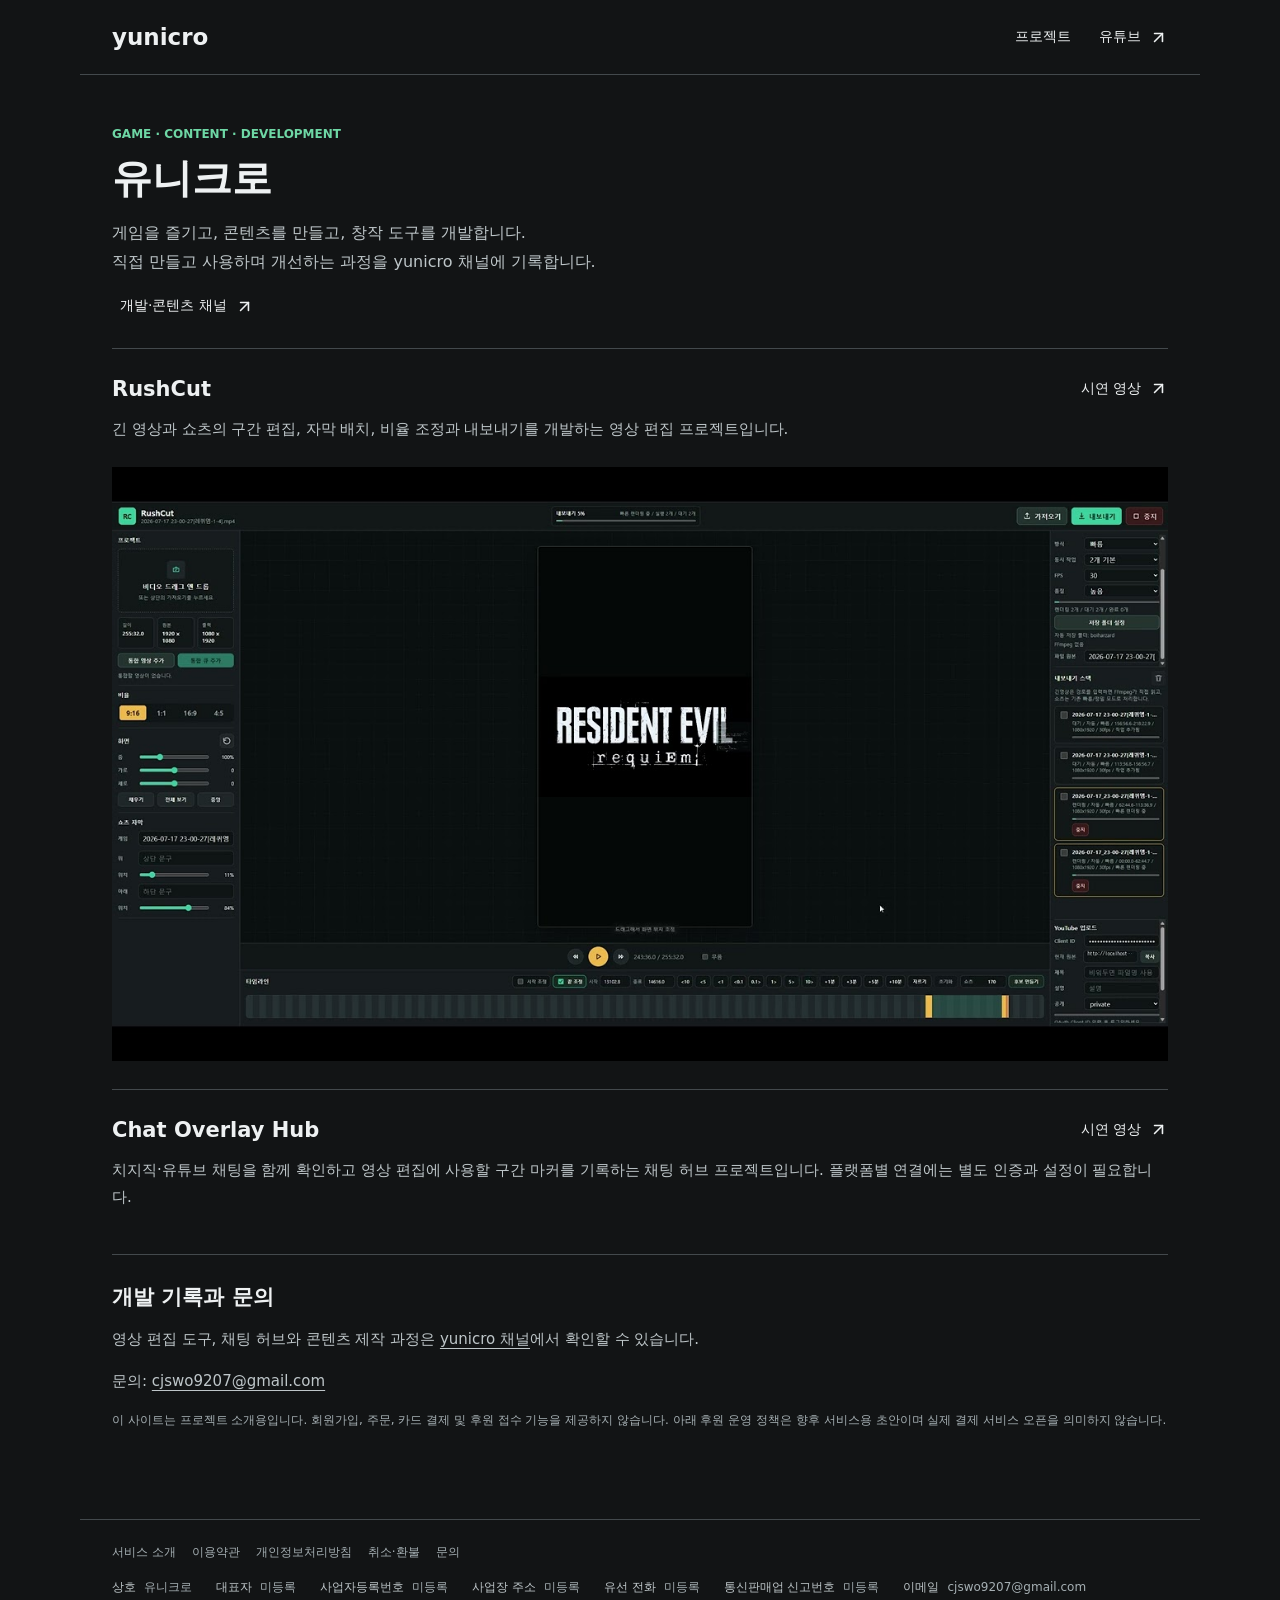
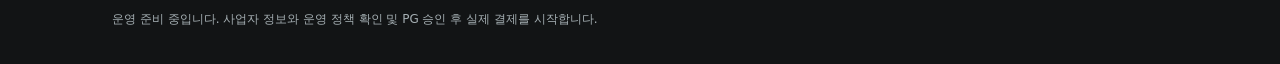
==== index.html @ 1f716d19 "Publish yunicro project introduction and policy drafts" ====
<!doctype html>
<html lang="ko"><head><meta charset="utf-8"><meta name="viewport" content="width=device-width,initial-scale=1"><meta name="description" content="유니크로의 게임·개발 콘텐츠, RushCut 영상 편집 도구와 실시간 채팅 허브 개발 기록"><title>유니크로 | yunicro</title><link rel="stylesheet" href="/style.css"><link rel="stylesheet" href="/site.css"><script src="/lucide.js" defer></script><script src="/site.js" defer></script></head>
<body><header><a class="brand" href="/">yunicro</a><nav class="site-nav"><a href="/service/">프로젝트</a><a class="channel" href="https://www.youtube.com/@yunicro" target="_blank" rel="noopener"><i data-lucide="youtube"></i>유튜브<i data-lucide="arrow-up-right"></i></a></nav></header>
<main class="site-main"><section class="site-intro"><p class="eyebrow">GAME · CONTENT · DEVELOPMENT</p><h1>유니크로</h1><p class="intro">게임을 즐기고, 콘텐츠를 만들고, 창작 도구를 개발합니다.<br>직접 만들고 사용하며 개선하는 과정을 yunicro 채널에 기록합니다.</p><a class="channel" href="https://www.youtube.com/@yunicro" target="_blank" rel="noopener"><i data-lucide="youtube"></i>개발·콘텐츠 채널<i data-lucide="arrow-up-right"></i></a></section>
<section class="project-section"><div class="project-title"><h2>RushCut</h2><a class="channel" href="https://www.youtube.com/watch?v=TDIO7dIebls" target="_blank" rel="noopener">시연 영상<i data-lucide="arrow-up-right"></i></a></div><p>긴 영상과 쇼츠의 구간 편집, 자막 배치, 비율 조정과 내보내기를 개발하는 영상 편집 프로젝트입니다.</p><a href="https://www.youtube.com/watch?v=TDIO7dIebls" target="_blank" rel="noopener"><img class="project-image" src="/assets/rushcut.jpg" width="1280" height="720" alt="RushCut의 영상 미리보기, 편집 설정과 작업 목록 화면"></a></section>
<section class="project-section"><div class="project-title"><h2>Chat Overlay Hub</h2><a class="channel" href="https://youtu.be/k6y-daz7nAs" target="_blank" rel="noopener">시연 영상<i data-lucide="arrow-up-right"></i></a></div><p>치지직·유튜브 채팅을 함께 확인하고 영상 편집에 사용할 구간 마커를 기록하는 채팅 허브 프로젝트입니다. 플랫폼별 연결에는 별도 인증과 설정이 필요합니다.</p></section>
<section class="project-section"><h2>개발 기록과 문의</h2><p>영상 편집 도구, 채팅 허브와 콘텐츠 제작 과정은 <a href="https://www.youtube.com/@yunicro" target="_blank" rel="noopener">yunicro 채널</a>에서 확인할 수 있습니다.</p><p>문의: <a href="mailto:cjswo9207@gmail.com">cjswo9207@gmail.com</a></p><p class="detail">이 사이트는 프로젝트 소개용입니다. 회원가입, 주문, 카드 결제 및 후원 접수 기능을 제공하지 않습니다. 아래 후원 운영 정책은 향후 서비스용 초안이며 실제 결제 서비스 오픈을 의미하지 않습니다.</p></section></main><footer class="business-footer"><nav aria-label="운영 정책"><a href="/service">서비스 소개</a><a href="/terms">이용약관</a><a href="/privacy">개인정보처리방침</a><a href="/refund">취소·환불</a><a href="mailto:cjswo9207@gmail.com">문의</a></nav><dl><div><dt>상호</dt><dd>유니크로</dd></div><div><dt>대표자</dt><dd>미등록</dd></div><div><dt>사업자등록번호</dt><dd>미등록</dd></div><div><dt>사업장 주소</dt><dd>미등록</dd></div><div><dt>유선 전화</dt><dd>미등록</dd></div><div><dt>통신판매업 신고번호</dt><dd>미등록</dd></div><div><dt>이메일</dt><dd>cjswo9207@gmail.com</dd></div></dl><p class="detail">운영 준비 중입니다. 사업자 정보와 운영 정책 확인 및 PG 승인 후 실제 결제를 시작합니다.</p></footer></body></html>
---- style.css ----
:root {
  color-scheme: dark;
  font-family: "Malgun Gothic", system-ui, sans-serif;
  font-size: 15px;
  letter-spacing: 0;
  --page: #121415;
  --surface: #1c1f20;
  --input: #151718;
  --disabled: #242829;
  --text: #eef1f2;
  --subtle: #bec6c9;
  --muted: #a5afb3;
  --border: #43494c;
  --green: #6ed7a5;
  --green-soft: #243c30;
  --action: #46cc91;
  --action-text: #10251b;
  --tag-bg: #362b40;
  --tag-text: #debfed;
  --danger: #ff9fae;
  --danger-bg: #432a31;
  color: var(--text);
  background: var(--page);
  scrollbar-color: #596266 var(--input);
}

* { box-sizing: border-box; }
body { margin: 0; }
a { color: inherit; text-underline-offset: 4px; }
button, input, textarea { font: inherit; letter-spacing: 0; }
button { color: var(--text); cursor: pointer; }
button, a, input, textarea { outline-offset: 4px; }
:focus-visible { outline: 2px solid var(--green); }
::selection { background: var(--green); color: var(--action-text); }
button:disabled { cursor: not-allowed; opacity: .65; }
button:hover:not(:disabled) { filter: brightness(1.12); }
svg { width: 19px; height: 19px; flex-shrink: 0; }

header, footer {
  max-width: 1120px;
  margin: auto;
  display: flex;
  align-items: center;
  gap: 24px;
  padding: 24px 32px;
}
header { border-bottom: 1px solid var(--border); justify-content: space-between; }
.brand { font-size: 23px; font-weight: 750; text-decoration: none; }
.channel { display: flex; align-items: center; gap: 8px; font-size: 14px; text-decoration: none; }
.support-layout {
  max-width: 1120px;
  margin: auto;
  padding: 60px 32px 48px;
  display: grid;
  grid-template-columns: minmax(0, 1.25fr) minmax(340px, 1fr);
  gap: 64px;
}
.eyebrow { font-size: 12px; color: var(--green); font-weight: 700; }
h1 { font-size: 40px; line-height: 1.25; margin: 16px 0 20px; overflow-wrap: anywhere; }
h2 { font-size: 21px; margin: 0; }
.intro { font-size: 16px; color: var(--subtle); line-height: 1.8; margin: 0 0 32px; }
.work { display: block; text-decoration: none; }
.work img { display: block; width: 100%; height: auto; aspect-ratio: 16/9; object-fit: contain; background: var(--input); border-radius: 6px; }
.work span { display: flex; align-items: center; justify-content: space-between; gap: 12px; padding: 14px 0; font-size: 14px; font-weight: 600; }
.creator-note { font-size: 13px; color: var(--muted); }
.donation-panel { background: var(--surface); padding: 28px; border: 1px solid var(--border); border-radius: 8px; }
.section-head, .field-head { display: flex; justify-content: space-between; align-items: center; gap: 12px; }
.tag { font-size: 11px; padding: 5px 8px; background: var(--tag-bg); color: var(--tag-text); border-radius: 4px; white-space: nowrap; }
.notice { font-size: 13px; line-height: 1.7; padding: 12px 0; color: var(--muted); margin: 12px 0 16px; border-bottom: 1px solid var(--border); }
fieldset { border: 0; padding: 0; margin: 0 0 20px; }
legend, label { font-size: 13px; font-weight: 600; }
legend { padding: 0; margin-bottom: 10px; }
.amounts { display: grid; grid-template-columns: repeat(4, minmax(0, 1fr)); gap: 6px; margin-bottom: 10px; }
.amounts button { border: 1px solid var(--border); background: var(--input); min-height: 40px; border-radius: 4px; font-size: 13px; padding: 8px 2px; }
.amounts .selected { background: var(--green-soft); border-color: var(--green); color: var(--green); font-weight: 700; }
input[type=number], input[type=text], input[type=password], textarea {
  width: 100%;
  border: 1px solid var(--border);
  border-radius: 4px;
  background: var(--input);
  min-height: 44px;
  padding: 11px 12px;
  color: var(--text);
  caret-color: var(--green);
}
input::placeholder, textarea::placeholder { color: var(--muted); opacity: 1; }
input:disabled { background: var(--disabled); color: var(--muted); }
input:-webkit-autofill { -webkit-text-fill-color: var(--text); box-shadow: 0 0 0 1000px var(--input) inset; }
textarea { resize: vertical; max-height: 220px; min-height: 94px; line-height: 1.7; }
.input-suffix { display: block; position: relative; }
.input-suffix input { padding-right: 42px; text-align: right; }
.input-suffix span { position: absolute; right: 13px; top: 13px; color: var(--muted); }
.field-head { margin: 20px 0 9px; }
.check { display: flex; align-items: center; gap: 8px; font-weight: 400; line-height: 1.5; }
.check input { accent-color: var(--action); width: 16px; height: 16px; flex-shrink: 0; margin: 0; }
.muted { font-size: 12px; color: var(--muted); font-weight: 400; }
.payment-method { display: flex; align-items: center; gap: 10px; padding: 16px 0; border-bottom: 1px solid var(--border); font-size: 13px; }
.payment-method svg:last-child { margin-left: auto; color: var(--green); }
.consent { margin: 20px 0; font-size: 12px; align-items: flex-start; }
.primary { display: flex; align-items: center; justify-content: center; gap: 8px; background: var(--action); color: var(--action-text); border: 0; border-radius: 4px; min-height: 48px; width: 100%; font-weight: 700; padding: 12px; }
.payment-note { display: flex; align-items: flex-start; justify-content: center; gap: 6px; font-size: 11px; color: var(--muted); line-height: 1.6; margin: 16px 0 0; }
.payment-note svg { width: 14px; height: 14px; }
.error { color: var(--danger); font-size: 13px; line-height: 1.7; }
.error:empty { display: none; }
footer { font-size: 12px; color: var(--muted); border-top: 1px solid var(--border); }
footer span { margin-right: auto; }
footer a { text-decoration: none; }

.simple-main { max-width: 720px; padding: 56px 32px; margin: auto; min-height: 65vh; }
.simple-main h1 { font-size: 30px; }
.simple-main p { line-height: 1.9; }
.result-symbol { color: var(--green); width: 44px; height: 44px; }
.result-amount { font-size: 28px; font-weight: 750; margin: 24px 0; }
.result-actions { display: flex; flex-wrap: wrap; gap: 12px; margin: 28px 0; }
.button { display: inline-flex; align-items: center; justify-content: center; gap: 8px; min-height: 42px; padding: 10px 16px; border: 1px solid var(--border); border-radius: 4px; background: var(--surface); text-decoration: none; }
.result-actions .primary { width: auto; }
.detail { font-size: 12px; color: var(--muted); overflow-wrap: anywhere; }
.privacy h2 { font-size: 17px; margin: 28px 0 8px; }
.privacy p, .privacy li { font-size: 14px; line-height: 1.9; }

.admin-main { max-width: 1120px; margin: auto; padding: 36px 32px; }
.login-form { max-width: 380px; margin: 50px auto; }
.login-form .primary { margin-top: 16px; }
.login-form label { display: block; margin: 16px 0 8px; }
.admin-head { display: flex; align-items: center; justify-content: space-between; gap: 20px; flex-wrap: wrap; }
.admin-head h1 { font-size: 27px; margin: 0; }
.tools { display: flex; gap: 8px; }
.icon-button { display: inline-flex; align-items: center; justify-content: center; min-width: 40px; height: 40px; background: var(--surface); border: 1px solid var(--border); border-radius: 4px; color: inherit; }
.stats { display: grid; grid-template-columns: repeat(3, minmax(0, 1fr)); gap: 24px; margin: 32px 0; border-block: 1px solid var(--border); padding: 24px 0; }
.stats span { color: var(--muted); font-size: 12px; display: block; }
.stats strong { font-size: 24px; display: block; margin-top: 8px; }
.config-info { background: var(--green-soft); border-left: 3px solid var(--green); padding: 12px 16px; line-height: 1.8; font-size: 13px; overflow-wrap: anywhere; }
.table-scroll { overflow: auto; max-height: 55vh; margin-top: 24px; }
table { border-collapse: collapse; width: 100%; min-width: 760px; font-size: 13px; }
th, td { text-align: left; padding: 14px 12px; border-bottom: 1px solid var(--border); vertical-align: top; }
th { position: sticky; top: 0; background: var(--surface); font-size: 12px; color: var(--subtle); z-index: 1; }
tbody tr:hover { background: var(--surface); }
td.message { max-width: 280px; overflow-wrap: anywhere; }
.status { font-size: 11px; display: inline-block; padding: 4px 6px; border-radius: 3px; background: var(--disabled); color: var(--subtle); white-space: nowrap; }
.status.paid { background: var(--green-soft); color: var(--green); }
.status.failed { background: var(--danger-bg); color: var(--danger); }
.pagination { display: flex; justify-content: flex-end; align-items: center; gap: 16px; margin-top: 20px; }
.empty { padding: 40px; text-align: center; color: var(--muted); }
[hidden] { display: none !important; }
.service-heading { font-size: 18px; margin-top: 24px; }
.service-summary { font-size: 14px; color: var(--subtle); line-height: 1.8; }
.business-footer { display: block; }
.business-footer nav { display: flex; flex-wrap: wrap; gap: 16px; margin-bottom: 16px; }
.business-footer dl { display: flex; flex-wrap: wrap; gap: 8px 24px; line-height: 1.8; }
.business-footer dl div { display: flex; flex-wrap: wrap; gap: 8px; min-width: 0; }
.business-footer dt { color: var(--subtle); }
.business-footer dd { margin: 0; overflow-wrap: anywhere; }
.review-checklist { list-style: none; margin: 24px 0; padding: 0; }
.review-checklist li { padding: 8px 0; border-bottom: 1px solid var(--border); font-size: 13px; line-height: 1.7; }
.review-checklist .complete { color: var(--green); }
.amounts { grid-template-columns: repeat(2, minmax(0, 1fr)); }

@media (max-width: 800px) {
  .support-layout { gap: 28px; grid-template-columns: 1fr; padding-top: 32px; }
  .creator { max-width: 600px; }
  h1 { font-size: 32px; }
  .intro br { display: none; }
  .work { max-width: 500px; }
  .donation-panel { max-width: 600px; width: 100%; }
  header, footer { padding: 20px 24px; }
  .support-layout, .simple-main, .admin-main { padding-inline: 24px; }
  footer { flex-wrap: wrap; gap: 16px; }
  .stats { gap: 12px; }
  .stats strong { font-size: 20px; }
}
@media (max-width: 380px) {
  header, footer, .support-layout, .simple-main, .admin-main { padding-inline: 16px; }
  .donation-panel { padding: 20px; }
  .amounts button { font-size: 12px; }
  .stats { grid-template-columns: 1fr; gap: 16px; }
  .channel { font-size: 12px; }
  .brand { font-size: 20px; }
}
---- site.css ----
.site-main { max-width: 1120px; margin: auto; padding: 40px 32px 48px; }
.site-intro { padding: 0 0 32px; }
.site-intro h1 { margin: 12px 0 16px; }
.site-intro .intro { margin-bottom: 20px; }
.site-nav, .project-title { display: flex; align-items: center; justify-content: space-between; gap: 20px; }
.site-nav { font-size: 14px; }
.site-nav a { text-decoration: none; }
.project-section { padding: 28px 0; border-top: 1px solid var(--border); }
.project-section p { line-height: 1.8; color: var(--subtle); }
.project-section .detail { color: var(--muted); }
.project-image { display: block; width: 100%; height: auto; aspect-ratio: 16 / 9; object-fit: contain; margin-top: 24px; }
@media (max-width: 800px) { .site-main { padding: 28px 24px; } .site-nav { gap: 12px; } }
@media (max-width: 380px) { .site-main { padding-inline: 16px; } .site-nav { font-size: 12px; } }
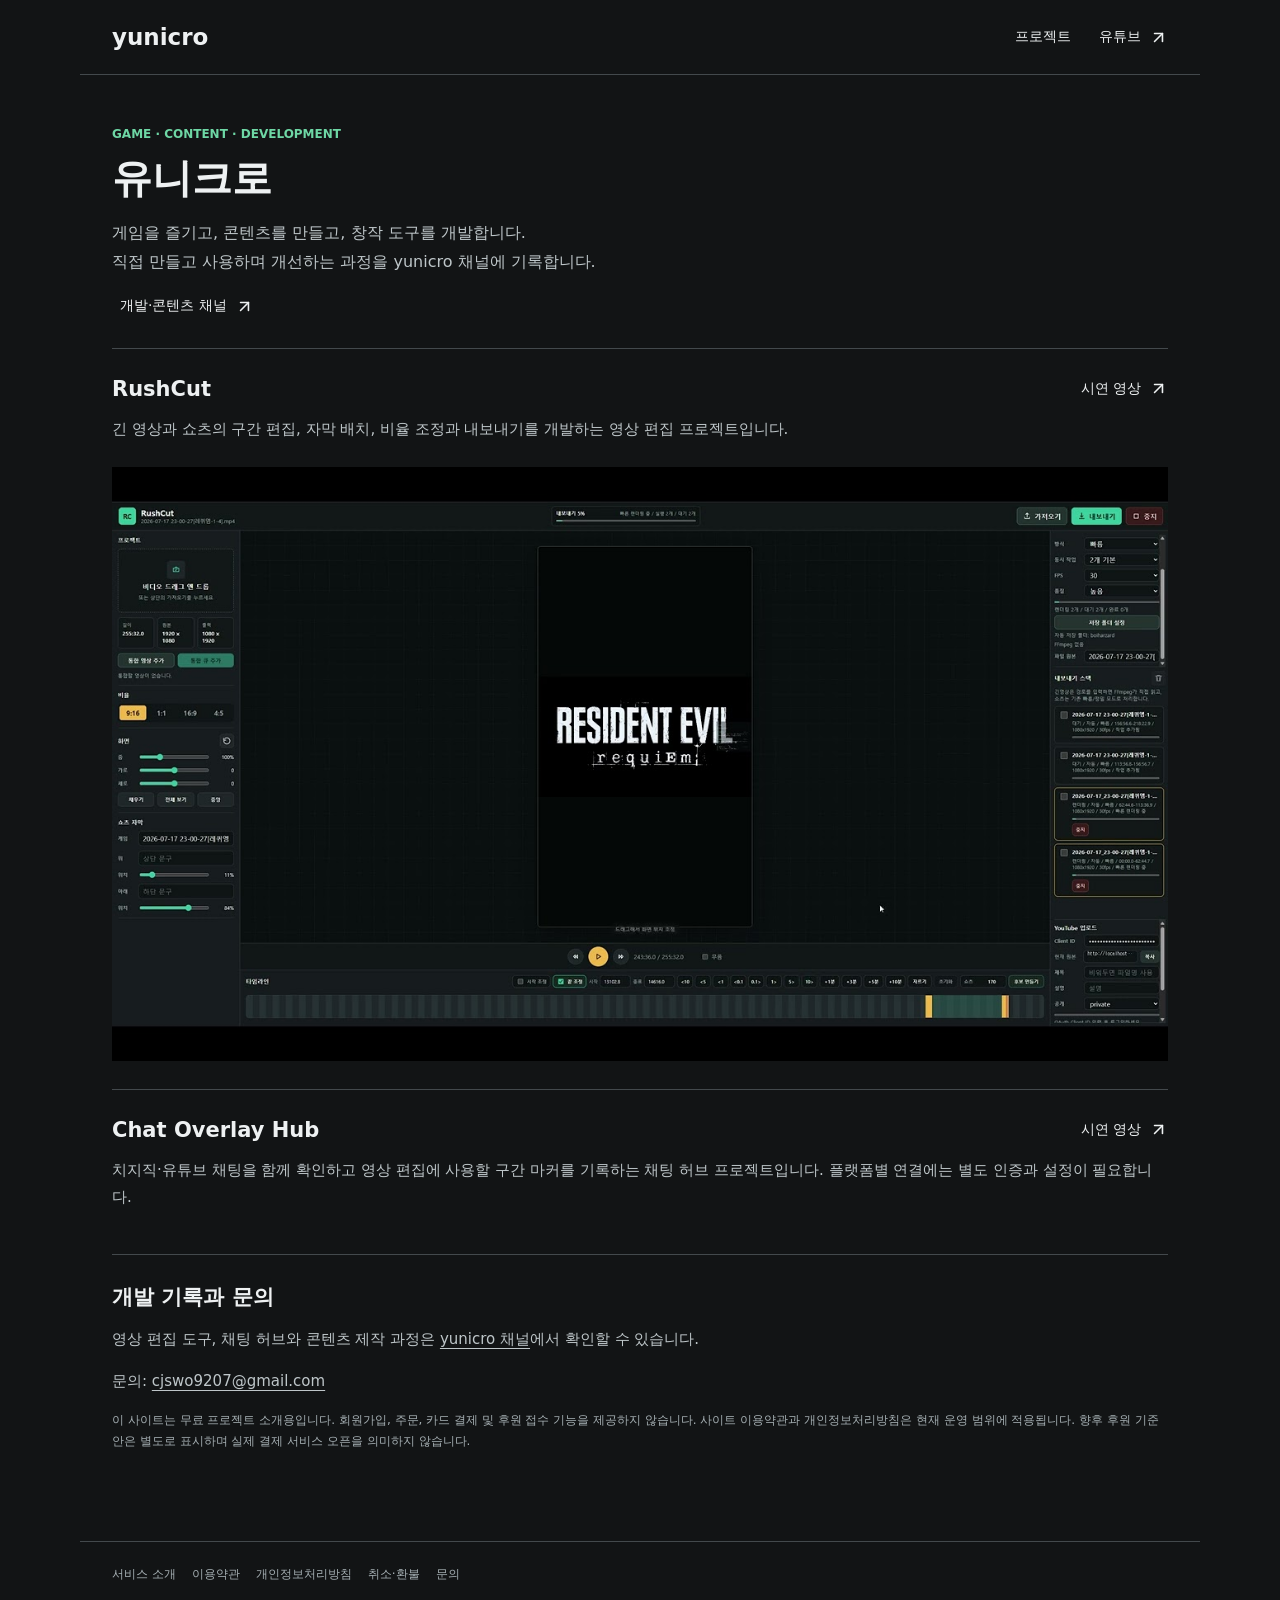
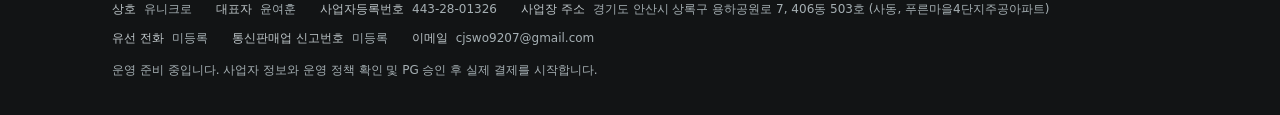
==== commit c01d6dda: "Add verified merchant fields and separate current site policies" ====
--- a/index.html
+++ b/index.html
@@ -4,4 +4,4 @@
 <main class="site-main"><section class="site-intro"><p class="eyebrow">GAME · CONTENT · DEVELOPMENT</p><h1>유니크로</h1><p class="intro">게임을 즐기고, 콘텐츠를 만들고, 창작 도구를 개발합니다.<br>직접 만들고 사용하며 개선하는 과정을 yunicro 채널에 기록합니다.</p><a class="channel" href="https://www.youtube.com/@yunicro" target="_blank" rel="noopener"><i data-lucide="youtube"></i>개발·콘텐츠 채널<i data-lucide="arrow-up-right"></i></a></section>
 <section class="project-section"><div class="project-title"><h2>RushCut</h2><a class="channel" href="https://www.youtube.com/watch?v=TDIO7dIebls" target="_blank" rel="noopener">시연 영상<i data-lucide="arrow-up-right"></i></a></div><p>긴 영상과 쇼츠의 구간 편집, 자막 배치, 비율 조정과 내보내기를 개발하는 영상 편집 프로젝트입니다.</p><a href="https://www.youtube.com/watch?v=TDIO7dIebls" target="_blank" rel="noopener"><img class="project-image" src="/assets/rushcut.jpg" width="1280" height="720" alt="RushCut의 영상 미리보기, 편집 설정과 작업 목록 화면"></a></section>
 <section class="project-section"><div class="project-title"><h2>Chat Overlay Hub</h2><a class="channel" href="https://youtu.be/k6y-daz7nAs" target="_blank" rel="noopener">시연 영상<i data-lucide="arrow-up-right"></i></a></div><p>치지직·유튜브 채팅을 함께 확인하고 영상 편집에 사용할 구간 마커를 기록하는 채팅 허브 프로젝트입니다. 플랫폼별 연결에는 별도 인증과 설정이 필요합니다.</p></section>
-<section class="project-section"><h2>개발 기록과 문의</h2><p>영상 편집 도구, 채팅 허브와 콘텐츠 제작 과정은 <a href="https://www.youtube.com/@yunicro" target="_blank" rel="noopener">yunicro 채널</a>에서 확인할 수 있습니다.</p><p>문의: <a href="mailto:cjswo9207@gmail.com">cjswo9207@gmail.com</a></p><p class="detail">이 사이트는 프로젝트 소개용입니다. 회원가입, 주문, 카드 결제 및 후원 접수 기능을 제공하지 않습니다. 아래 후원 운영 정책은 향후 서비스용 초안이며 실제 결제 서비스 오픈을 의미하지 않습니다.</p></section></main><footer class="business-footer"><nav aria-label="운영 정책"><a href="/service">서비스 소개</a><a href="/terms">이용약관</a><a href="/privacy">개인정보처리방침</a><a href="/refund">취소·환불</a><a href="mailto:cjswo9207@gmail.com">문의</a></nav><dl><div><dt>상호</dt><dd>유니크로</dd></div><div><dt>대표자</dt><dd>미등록</dd></div><div><dt>사업자등록번호</dt><dd>미등록</dd></div><div><dt>사업장 주소</dt><dd>미등록</dd></div><div><dt>유선 전화</dt><dd>미등록</dd></div><div><dt>통신판매업 신고번호</dt><dd>미등록</dd></div><div><dt>이메일</dt><dd>cjswo9207@gmail.com</dd></div></dl><p class="detail">운영 준비 중입니다. 사업자 정보와 운영 정책 확인 및 PG 승인 후 실제 결제를 시작합니다.</p></footer></body></html>
+<section class="project-section"><h2>개발 기록과 문의</h2><p>영상 편집 도구, 채팅 허브와 콘텐츠 제작 과정은 <a href="https://www.youtube.com/@yunicro" target="_blank" rel="noopener">yunicro 채널</a>에서 확인할 수 있습니다.</p><p>문의: <a href="mailto:cjswo9207@gmail.com">cjswo9207@gmail.com</a></p><p class="detail">이 사이트는 무료 프로젝트 소개용입니다. 회원가입, 주문, 카드 결제 및 후원 접수 기능을 제공하지 않습니다. 사이트 이용약관과 개인정보처리방침은 현재 운영 범위에 적용됩니다. 향후 후원 기준안은 별도로 표시하며 실제 결제 서비스 오픈을 의미하지 않습니다.</p></section></main><footer class="business-footer"><nav aria-label="운영 정책"><a href="/service">서비스 소개</a><a href="/terms">이용약관</a><a href="/privacy">개인정보처리방침</a><a href="/refund">취소·환불</a><a href="mailto:cjswo9207@gmail.com">문의</a></nav><dl><div><dt>상호</dt><dd>유니크로</dd></div><div><dt>대표자</dt><dd>윤여훈</dd></div><div><dt>사업자등록번호</dt><dd>443-28-01326</dd></div><div><dt>사업장 주소</dt><dd>경기도 안산시 상록구 용하공원로 7, 406동 503호 (사동, 푸른마을4단지주공아파트)</dd></div><div><dt>유선 전화</dt><dd>미등록</dd></div><div><dt>통신판매업 신고번호</dt><dd>미등록</dd></div><div><dt>이메일</dt><dd>cjswo9207@gmail.com</dd></div></dl><p class="detail">운영 준비 중입니다. 사업자 정보와 운영 정책 확인 및 PG 승인 후 실제 결제를 시작합니다.</p></footer></body></html>
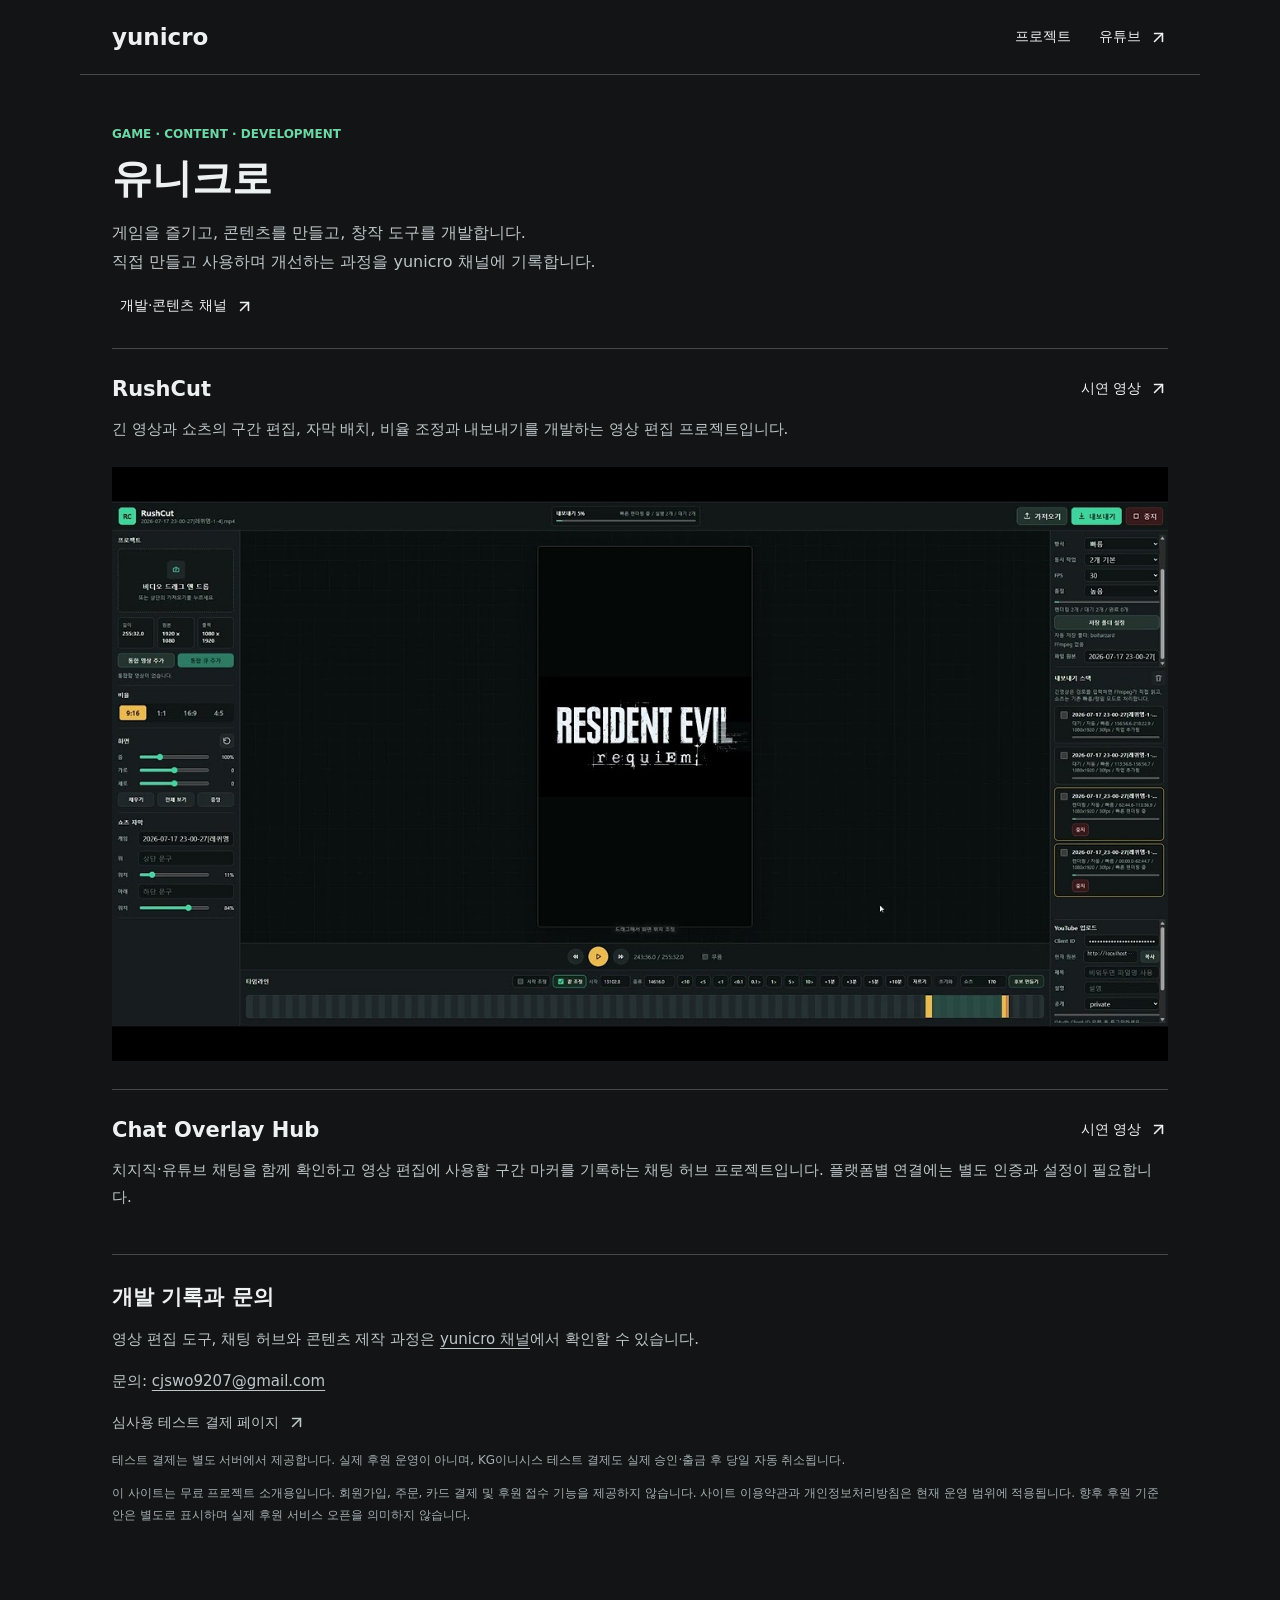
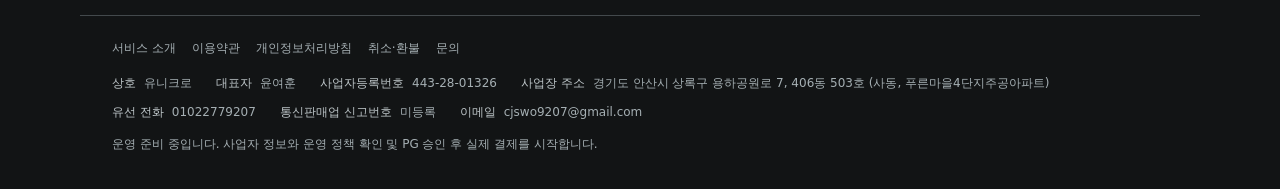
==== commit a6d387ce: "Link external test payment service from introduction site" ====
--- a/index.html
+++ b/index.html
@@ -4,4 +4,4 @@
 <main class="site-main"><section class="site-intro"><p class="eyebrow">GAME · CONTENT · DEVELOPMENT</p><h1>유니크로</h1><p class="intro">게임을 즐기고, 콘텐츠를 만들고, 창작 도구를 개발합니다.<br>직접 만들고 사용하며 개선하는 과정을 yunicro 채널에 기록합니다.</p><a class="channel" href="https://www.youtube.com/@yunicro" target="_blank" rel="noopener"><i data-lucide="youtube"></i>개발·콘텐츠 채널<i data-lucide="arrow-up-right"></i></a></section>
 <section class="project-section"><div class="project-title"><h2>RushCut</h2><a class="channel" href="https://www.youtube.com/watch?v=TDIO7dIebls" target="_blank" rel="noopener">시연 영상<i data-lucide="arrow-up-right"></i></a></div><p>긴 영상과 쇼츠의 구간 편집, 자막 배치, 비율 조정과 내보내기를 개발하는 영상 편집 프로젝트입니다.</p><a href="https://www.youtube.com/watch?v=TDIO7dIebls" target="_blank" rel="noopener"><img class="project-image" src="/assets/rushcut.jpg" width="1280" height="720" alt="RushCut의 영상 미리보기, 편집 설정과 작업 목록 화면"></a></section>
 <section class="project-section"><div class="project-title"><h2>Chat Overlay Hub</h2><a class="channel" href="https://youtu.be/k6y-daz7nAs" target="_blank" rel="noopener">시연 영상<i data-lucide="arrow-up-right"></i></a></div><p>치지직·유튜브 채팅을 함께 확인하고 영상 편집에 사용할 구간 마커를 기록하는 채팅 허브 프로젝트입니다. 플랫폼별 연결에는 별도 인증과 설정이 필요합니다.</p></section>
-<section class="project-section"><h2>개발 기록과 문의</h2><p>영상 편집 도구, 채팅 허브와 콘텐츠 제작 과정은 <a href="https://www.youtube.com/@yunicro" target="_blank" rel="noopener">yunicro 채널</a>에서 확인할 수 있습니다.</p><p>문의: <a href="mailto:cjswo9207@gmail.com">cjswo9207@gmail.com</a></p><p class="detail">이 사이트는 무료 프로젝트 소개용입니다. 회원가입, 주문, 카드 결제 및 후원 접수 기능을 제공하지 않습니다. 사이트 이용약관과 개인정보처리방침은 현재 운영 범위에 적용됩니다. 향후 후원 기준안은 별도로 표시하며 실제 결제 서비스 오픈을 의미하지 않습니다.</p></section></main><footer class="business-footer"><nav aria-label="운영 정책"><a href="/service">서비스 소개</a><a href="/terms">이용약관</a><a href="/privacy">개인정보처리방침</a><a href="/refund">취소·환불</a><a href="mailto:cjswo9207@gmail.com">문의</a></nav><dl><div><dt>상호</dt><dd>유니크로</dd></div><div><dt>대표자</dt><dd>윤여훈</dd></div><div><dt>사업자등록번호</dt><dd>443-28-01326</dd></div><div><dt>사업장 주소</dt><dd>경기도 안산시 상록구 용하공원로 7, 406동 503호 (사동, 푸른마을4단지주공아파트)</dd></div><div><dt>유선 전화</dt><dd>미등록</dd></div><div><dt>통신판매업 신고번호</dt><dd>미등록</dd></div><div><dt>이메일</dt><dd>cjswo9207@gmail.com</dd></div></dl><p class="detail">운영 준비 중입니다. 사업자 정보와 운영 정책 확인 및 PG 승인 후 실제 결제를 시작합니다.</p></footer></body></html>
+<section class="project-section"><h2>개발 기록과 문의</h2><p>영상 편집 도구, 채팅 허브와 콘텐츠 제작 과정은 <a href="https://www.youtube.com/@yunicro" target="_blank" rel="noopener">yunicro 채널</a>에서 확인할 수 있습니다.</p><p>문의: <a href="mailto:cjswo9207@gmail.com">cjswo9207@gmail.com</a></p><p><a class="channel" href="https://yunicro-support-test.onrender.com/" target="_blank" rel="noopener">심사용 테스트 결제 페이지<i data-lucide="arrow-up-right"></i></a></p><p class="detail">테스트 결제는 별도 서버에서 제공합니다. 실제 후원 운영이 아니며, KG이니시스 테스트 결제도 실제 승인·출금 후 당일 자동 취소됩니다.</p><p class="detail">이 사이트는 무료 프로젝트 소개용입니다. 회원가입, 주문, 카드 결제 및 후원 접수 기능을 제공하지 않습니다. 사이트 이용약관과 개인정보처리방침은 현재 운영 범위에 적용됩니다. 향후 후원 기준안은 별도로 표시하며 실제 후원 서비스 오픈을 의미하지 않습니다.</p></section></main><footer class="business-footer"><nav aria-label="운영 정책"><a href="/service">서비스 소개</a><a href="/terms">이용약관</a><a href="/privacy">개인정보처리방침</a><a href="/refund">취소·환불</a><a href="mailto:cjswo9207@gmail.com">문의</a></nav><dl><div><dt>상호</dt><dd>유니크로</dd></div><div><dt>대표자</dt><dd>윤여훈</dd></div><div><dt>사업자등록번호</dt><dd>443-28-01326</dd></div><div><dt>사업장 주소</dt><dd>경기도 안산시 상록구 용하공원로 7, 406동 503호 (사동, 푸른마을4단지주공아파트)</dd></div><div><dt>유선 전화</dt><dd>01022779207</dd></div><div><dt>통신판매업 신고번호</dt><dd>미등록</dd></div><div><dt>이메일</dt><dd>cjswo9207@gmail.com</dd></div></dl><p class="detail">운영 준비 중입니다. 사업자 정보와 운영 정책 확인 및 PG 승인 후 실제 결제를 시작합니다.</p></footer></body></html>
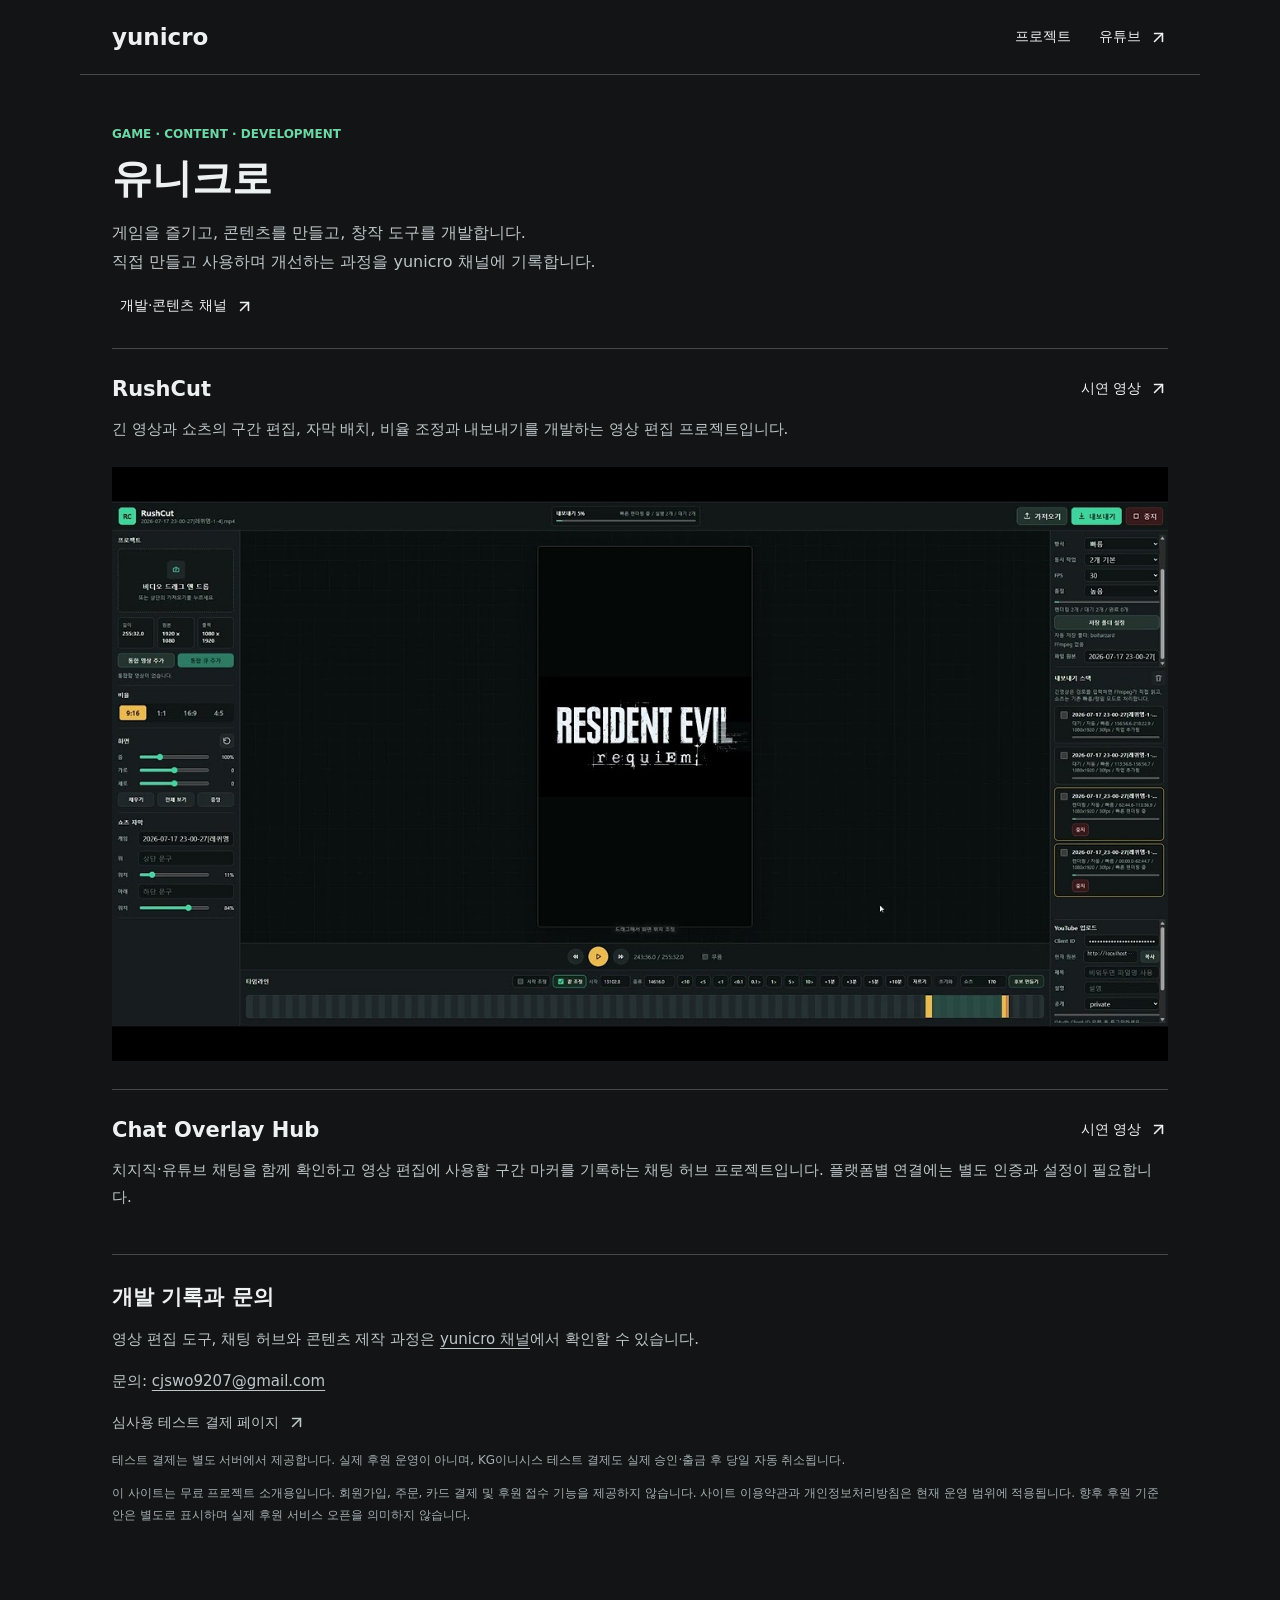
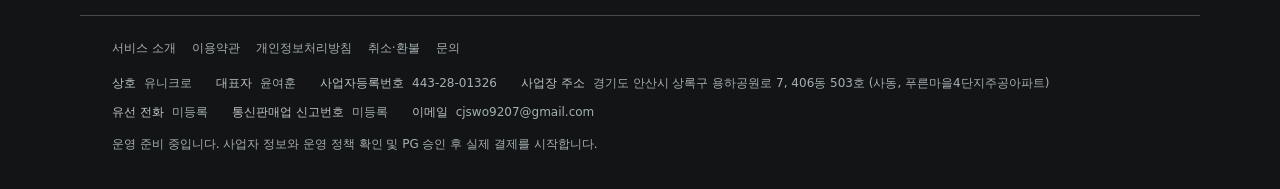
==== commit 383d89fc: "Keep public merchant phone limited to valid landline details" ====
--- a/index.html
+++ b/index.html
@@ -4,4 +4,4 @@
 <main class="site-main"><section class="site-intro"><p class="eyebrow">GAME · CONTENT · DEVELOPMENT</p><h1>유니크로</h1><p class="intro">게임을 즐기고, 콘텐츠를 만들고, 창작 도구를 개발합니다.<br>직접 만들고 사용하며 개선하는 과정을 yunicro 채널에 기록합니다.</p><a class="channel" href="https://www.youtube.com/@yunicro" target="_blank" rel="noopener"><i data-lucide="youtube"></i>개발·콘텐츠 채널<i data-lucide="arrow-up-right"></i></a></section>
 <section class="project-section"><div class="project-title"><h2>RushCut</h2><a class="channel" href="https://www.youtube.com/watch?v=TDIO7dIebls" target="_blank" rel="noopener">시연 영상<i data-lucide="arrow-up-right"></i></a></div><p>긴 영상과 쇼츠의 구간 편집, 자막 배치, 비율 조정과 내보내기를 개발하는 영상 편집 프로젝트입니다.</p><a href="https://www.youtube.com/watch?v=TDIO7dIebls" target="_blank" rel="noopener"><img class="project-image" src="/assets/rushcut.jpg" width="1280" height="720" alt="RushCut의 영상 미리보기, 편집 설정과 작업 목록 화면"></a></section>
 <section class="project-section"><div class="project-title"><h2>Chat Overlay Hub</h2><a class="channel" href="https://youtu.be/k6y-daz7nAs" target="_blank" rel="noopener">시연 영상<i data-lucide="arrow-up-right"></i></a></div><p>치지직·유튜브 채팅을 함께 확인하고 영상 편집에 사용할 구간 마커를 기록하는 채팅 허브 프로젝트입니다. 플랫폼별 연결에는 별도 인증과 설정이 필요합니다.</p></section>
-<section class="project-section"><h2>개발 기록과 문의</h2><p>영상 편집 도구, 채팅 허브와 콘텐츠 제작 과정은 <a href="https://www.youtube.com/@yunicro" target="_blank" rel="noopener">yunicro 채널</a>에서 확인할 수 있습니다.</p><p>문의: <a href="mailto:cjswo9207@gmail.com">cjswo9207@gmail.com</a></p><p><a class="channel" href="https://yunicro-support-test.onrender.com/" target="_blank" rel="noopener">심사용 테스트 결제 페이지<i data-lucide="arrow-up-right"></i></a></p><p class="detail">테스트 결제는 별도 서버에서 제공합니다. 실제 후원 운영이 아니며, KG이니시스 테스트 결제도 실제 승인·출금 후 당일 자동 취소됩니다.</p><p class="detail">이 사이트는 무료 프로젝트 소개용입니다. 회원가입, 주문, 카드 결제 및 후원 접수 기능을 제공하지 않습니다. 사이트 이용약관과 개인정보처리방침은 현재 운영 범위에 적용됩니다. 향후 후원 기준안은 별도로 표시하며 실제 후원 서비스 오픈을 의미하지 않습니다.</p></section></main><footer class="business-footer"><nav aria-label="운영 정책"><a href="/service">서비스 소개</a><a href="/terms">이용약관</a><a href="/privacy">개인정보처리방침</a><a href="/refund">취소·환불</a><a href="mailto:cjswo9207@gmail.com">문의</a></nav><dl><div><dt>상호</dt><dd>유니크로</dd></div><div><dt>대표자</dt><dd>윤여훈</dd></div><div><dt>사업자등록번호</dt><dd>443-28-01326</dd></div><div><dt>사업장 주소</dt><dd>경기도 안산시 상록구 용하공원로 7, 406동 503호 (사동, 푸른마을4단지주공아파트)</dd></div><div><dt>유선 전화</dt><dd>01022779207</dd></div><div><dt>통신판매업 신고번호</dt><dd>미등록</dd></div><div><dt>이메일</dt><dd>cjswo9207@gmail.com</dd></div></dl><p class="detail">운영 준비 중입니다. 사업자 정보와 운영 정책 확인 및 PG 승인 후 실제 결제를 시작합니다.</p></footer></body></html>
+<section class="project-section"><h2>개발 기록과 문의</h2><p>영상 편집 도구, 채팅 허브와 콘텐츠 제작 과정은 <a href="https://www.youtube.com/@yunicro" target="_blank" rel="noopener">yunicro 채널</a>에서 확인할 수 있습니다.</p><p>문의: <a href="mailto:cjswo9207@gmail.com">cjswo9207@gmail.com</a></p><p><a class="channel" href="https://yunicro-support-test.onrender.com/" target="_blank" rel="noopener">심사용 테스트 결제 페이지<i data-lucide="arrow-up-right"></i></a></p><p class="detail">테스트 결제는 별도 서버에서 제공합니다. 실제 후원 운영이 아니며, KG이니시스 테스트 결제도 실제 승인·출금 후 당일 자동 취소됩니다.</p><p class="detail">이 사이트는 무료 프로젝트 소개용입니다. 회원가입, 주문, 카드 결제 및 후원 접수 기능을 제공하지 않습니다. 사이트 이용약관과 개인정보처리방침은 현재 운영 범위에 적용됩니다. 향후 후원 기준안은 별도로 표시하며 실제 후원 서비스 오픈을 의미하지 않습니다.</p></section></main><footer class="business-footer"><nav aria-label="운영 정책"><a href="/service">서비스 소개</a><a href="/terms">이용약관</a><a href="/privacy">개인정보처리방침</a><a href="/refund">취소·환불</a><a href="mailto:cjswo9207@gmail.com">문의</a></nav><dl><div><dt>상호</dt><dd>유니크로</dd></div><div><dt>대표자</dt><dd>윤여훈</dd></div><div><dt>사업자등록번호</dt><dd>443-28-01326</dd></div><div><dt>사업장 주소</dt><dd>경기도 안산시 상록구 용하공원로 7, 406동 503호 (사동, 푸른마을4단지주공아파트)</dd></div><div><dt>유선 전화</dt><dd>미등록</dd></div><div><dt>통신판매업 신고번호</dt><dd>미등록</dd></div><div><dt>이메일</dt><dd>cjswo9207@gmail.com</dd></div></dl><p class="detail">운영 준비 중입니다. 사업자 정보와 운영 정책 확인 및 PG 승인 후 실제 결제를 시작합니다.</p></footer></body></html>
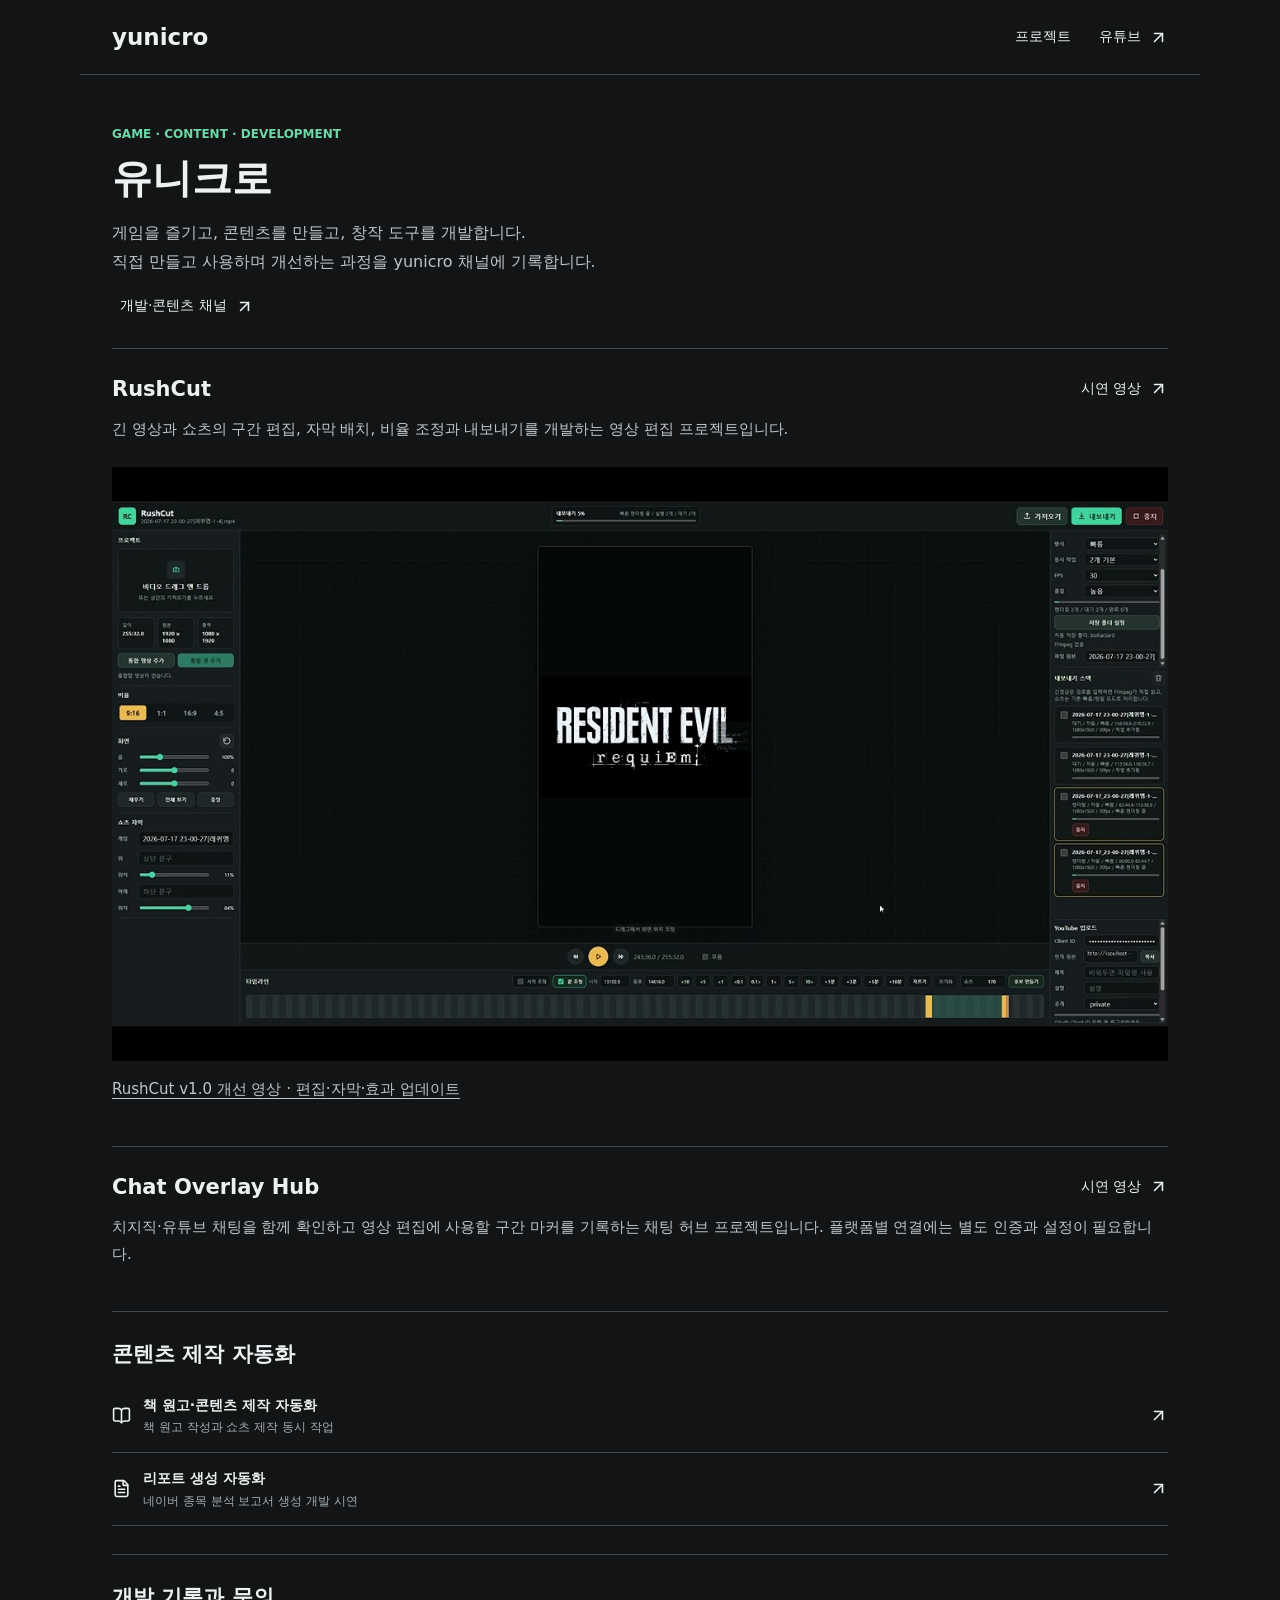
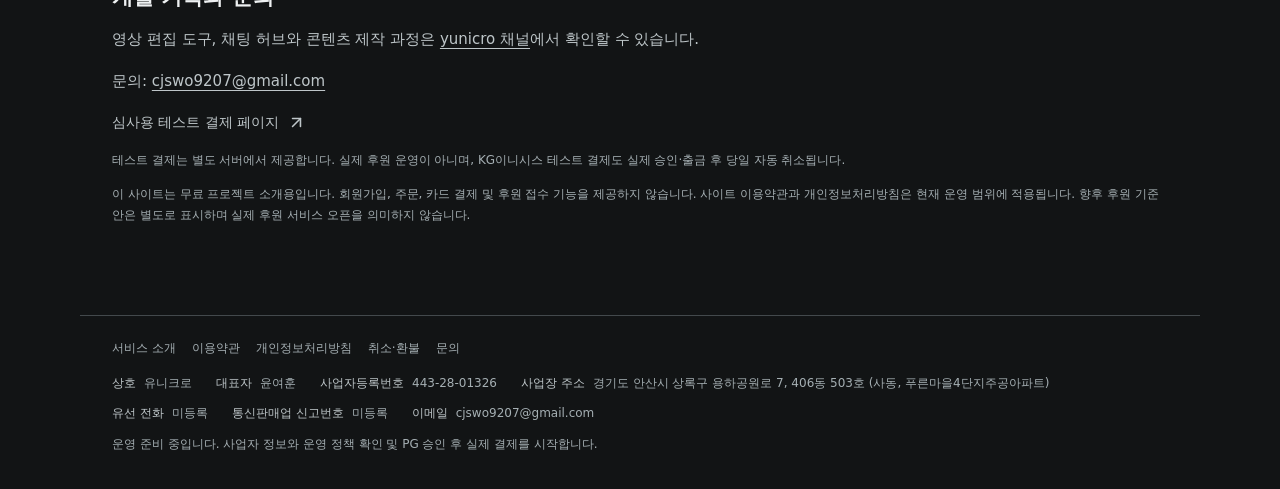
==== commit 4857bc60: "Publish additional yunicro production references" ====
--- a/index.html
+++ b/index.html
@@ -2,6 +2,7 @@
 <html lang="ko"><head><meta charset="utf-8"><meta name="viewport" content="width=device-width,initial-scale=1"><meta name="description" content="유니크로의 게임·개발 콘텐츠, RushCut 영상 편집 도구와 실시간 채팅 허브 개발 기록"><title>유니크로 | yunicro</title><link rel="stylesheet" href="/style.css"><link rel="stylesheet" href="/site.css"><script src="/lucide.js" defer></script><script src="/site.js" defer></script></head>
 <body><header><a class="brand" href="/">yunicro</a><nav class="site-nav"><a href="/service/">프로젝트</a><a class="channel" href="https://www.youtube.com/@yunicro" target="_blank" rel="noopener"><i data-lucide="youtube"></i>유튜브<i data-lucide="arrow-up-right"></i></a></nav></header>
 <main class="site-main"><section class="site-intro"><p class="eyebrow">GAME · CONTENT · DEVELOPMENT</p><h1>유니크로</h1><p class="intro">게임을 즐기고, 콘텐츠를 만들고, 창작 도구를 개발합니다.<br>직접 만들고 사용하며 개선하는 과정을 yunicro 채널에 기록합니다.</p><a class="channel" href="https://www.youtube.com/@yunicro" target="_blank" rel="noopener"><i data-lucide="youtube"></i>개발·콘텐츠 채널<i data-lucide="arrow-up-right"></i></a></section>
-<section class="project-section"><div class="project-title"><h2>RushCut</h2><a class="channel" href="https://www.youtube.com/watch?v=TDIO7dIebls" target="_blank" rel="noopener">시연 영상<i data-lucide="arrow-up-right"></i></a></div><p>긴 영상과 쇼츠의 구간 편집, 자막 배치, 비율 조정과 내보내기를 개발하는 영상 편집 프로젝트입니다.</p><a href="https://www.youtube.com/watch?v=TDIO7dIebls" target="_blank" rel="noopener"><img class="project-image" src="/assets/rushcut.jpg" width="1280" height="720" alt="RushCut의 영상 미리보기, 편집 설정과 작업 목록 화면"></a></section>
+<section class="project-section"><div class="project-title"><h2>RushCut</h2><a class="channel" href="https://www.youtube.com/watch?v=TDIO7dIebls" target="_blank" rel="noopener">시연 영상<i data-lucide="arrow-up-right"></i></a></div><p>긴 영상과 쇼츠의 구간 편집, 자막 배치, 비율 조정과 내보내기를 개발하는 영상 편집 프로젝트입니다.</p><a href="https://www.youtube.com/watch?v=TDIO7dIebls" target="_blank" rel="noopener"><img class="project-image" src="/assets/rushcut.jpg" width="1280" height="720" alt="RushCut의 영상 미리보기, 편집 설정과 작업 목록 화면"></a><p><a href="https://youtu.be/0T2uykdemJo" target="_blank" rel="noopener">RushCut v1.0 개선 영상 · 편집·자막·효과 업데이트</a></p></section>
 <section class="project-section"><div class="project-title"><h2>Chat Overlay Hub</h2><a class="channel" href="https://youtu.be/k6y-daz7nAs" target="_blank" rel="noopener">시연 영상<i data-lucide="arrow-up-right"></i></a></div><p>치지직·유튜브 채팅을 함께 확인하고 영상 편집에 사용할 구간 마커를 기록하는 채팅 허브 프로젝트입니다. 플랫폼별 연결에는 별도 인증과 설정이 필요합니다.</p></section>
+<section class="project-section"><h2>콘텐츠 제작 자동화</h2><nav class="reference-list" aria-label="콘텐츠 제작 사례 영상"><a class="reference-link" href="https://youtu.be/Qpx6liaQnTM" target="_blank" rel="noopener"><i data-lucide="book-open"></i><span><strong>책 원고·콘텐츠 제작 자동화</strong><span>책 원고 작성과 쇼츠 제작 동시 작업</span></span><i data-lucide="arrow-up-right"></i></a><a class="reference-link" href="https://youtu.be/_LTXeJ_EjPM" target="_blank" rel="noopener"><i data-lucide="file-text"></i><span><strong>리포트 생성 자동화</strong><span>네이버 종목 분석 보고서 생성 개발 시연</span></span><i data-lucide="arrow-up-right"></i></a></nav></section>
 <section class="project-section"><h2>개발 기록과 문의</h2><p>영상 편집 도구, 채팅 허브와 콘텐츠 제작 과정은 <a href="https://www.youtube.com/@yunicro" target="_blank" rel="noopener">yunicro 채널</a>에서 확인할 수 있습니다.</p><p>문의: <a href="mailto:cjswo9207@gmail.com">cjswo9207@gmail.com</a></p><p><a class="channel" href="https://yunicro-support-test.onrender.com/" target="_blank" rel="noopener">심사용 테스트 결제 페이지<i data-lucide="arrow-up-right"></i></a></p><p class="detail">테스트 결제는 별도 서버에서 제공합니다. 실제 후원 운영이 아니며, KG이니시스 테스트 결제도 실제 승인·출금 후 당일 자동 취소됩니다.</p><p class="detail">이 사이트는 무료 프로젝트 소개용입니다. 회원가입, 주문, 카드 결제 및 후원 접수 기능을 제공하지 않습니다. 사이트 이용약관과 개인정보처리방침은 현재 운영 범위에 적용됩니다. 향후 후원 기준안은 별도로 표시하며 실제 후원 서비스 오픈을 의미하지 않습니다.</p></section></main><footer class="business-footer"><nav aria-label="운영 정책"><a href="/service">서비스 소개</a><a href="/terms">이용약관</a><a href="/privacy">개인정보처리방침</a><a href="/refund">취소·환불</a><a href="mailto:cjswo9207@gmail.com">문의</a></nav><dl><div><dt>상호</dt><dd>유니크로</dd></div><div><dt>대표자</dt><dd>윤여훈</dd></div><div><dt>사업자등록번호</dt><dd>443-28-01326</dd></div><div><dt>사업장 주소</dt><dd>경기도 안산시 상록구 용하공원로 7, 406동 503호 (사동, 푸른마을4단지주공아파트)</dd></div><div><dt>유선 전화</dt><dd>미등록</dd></div><div><dt>통신판매업 신고번호</dt><dd>미등록</dd></div><div><dt>이메일</dt><dd>cjswo9207@gmail.com</dd></div></dl><p class="detail">운영 준비 중입니다. 사업자 정보와 운영 정책 확인 및 PG 승인 후 실제 결제를 시작합니다.</p></footer></body></html>
--- a/style.css
+++ b/style.css
@@ -73,7 +73,7 @@
 .amounts { display: grid; grid-template-columns: repeat(4, minmax(0, 1fr)); gap: 6px; margin-bottom: 10px; }
 .amounts button { border: 1px solid var(--border); background: var(--input); min-height: 40px; border-radius: 4px; font-size: 13px; padding: 8px 2px; }
 .amounts .selected { background: var(--green-soft); border-color: var(--green); color: var(--green); font-weight: 700; }
-input[type=number], input[type=text], input[type=password], textarea {
+input[type=number], input[type=text], input[type=email], input[type=tel], input[type=password], textarea {
   width: 100%;
   border: 1px solid var(--border);
   border-radius: 4px;
@@ -144,6 +144,11 @@
 [hidden] { display: none !important; }
 .service-heading { font-size: 18px; margin-top: 24px; }
 .service-summary { font-size: 14px; color: var(--subtle); line-height: 1.8; }
+.reference-list { margin-top: 12px; }
+.reference-link { display: grid; grid-template-columns: 19px minmax(0, 1fr) 19px; align-items: center; gap: 12px; padding: 14px 0; border-bottom: 1px solid var(--border); text-decoration: none; }
+.reference-link strong { display: block; font-size: 14px; line-height: 1.7; overflow-wrap: anywhere; }
+.reference-link span span { display: block; font-size: 12px; color: var(--muted); line-height: 1.7; overflow-wrap: anywhere; }
+.reference-link:hover strong { color: var(--green); }
 .business-footer { display: block; }
 .business-footer nav { display: flex; flex-wrap: wrap; gap: 16px; margin-bottom: 16px; }
 .business-footer dl { display: flex; flex-wrap: wrap; gap: 8px 24px; line-height: 1.8; }
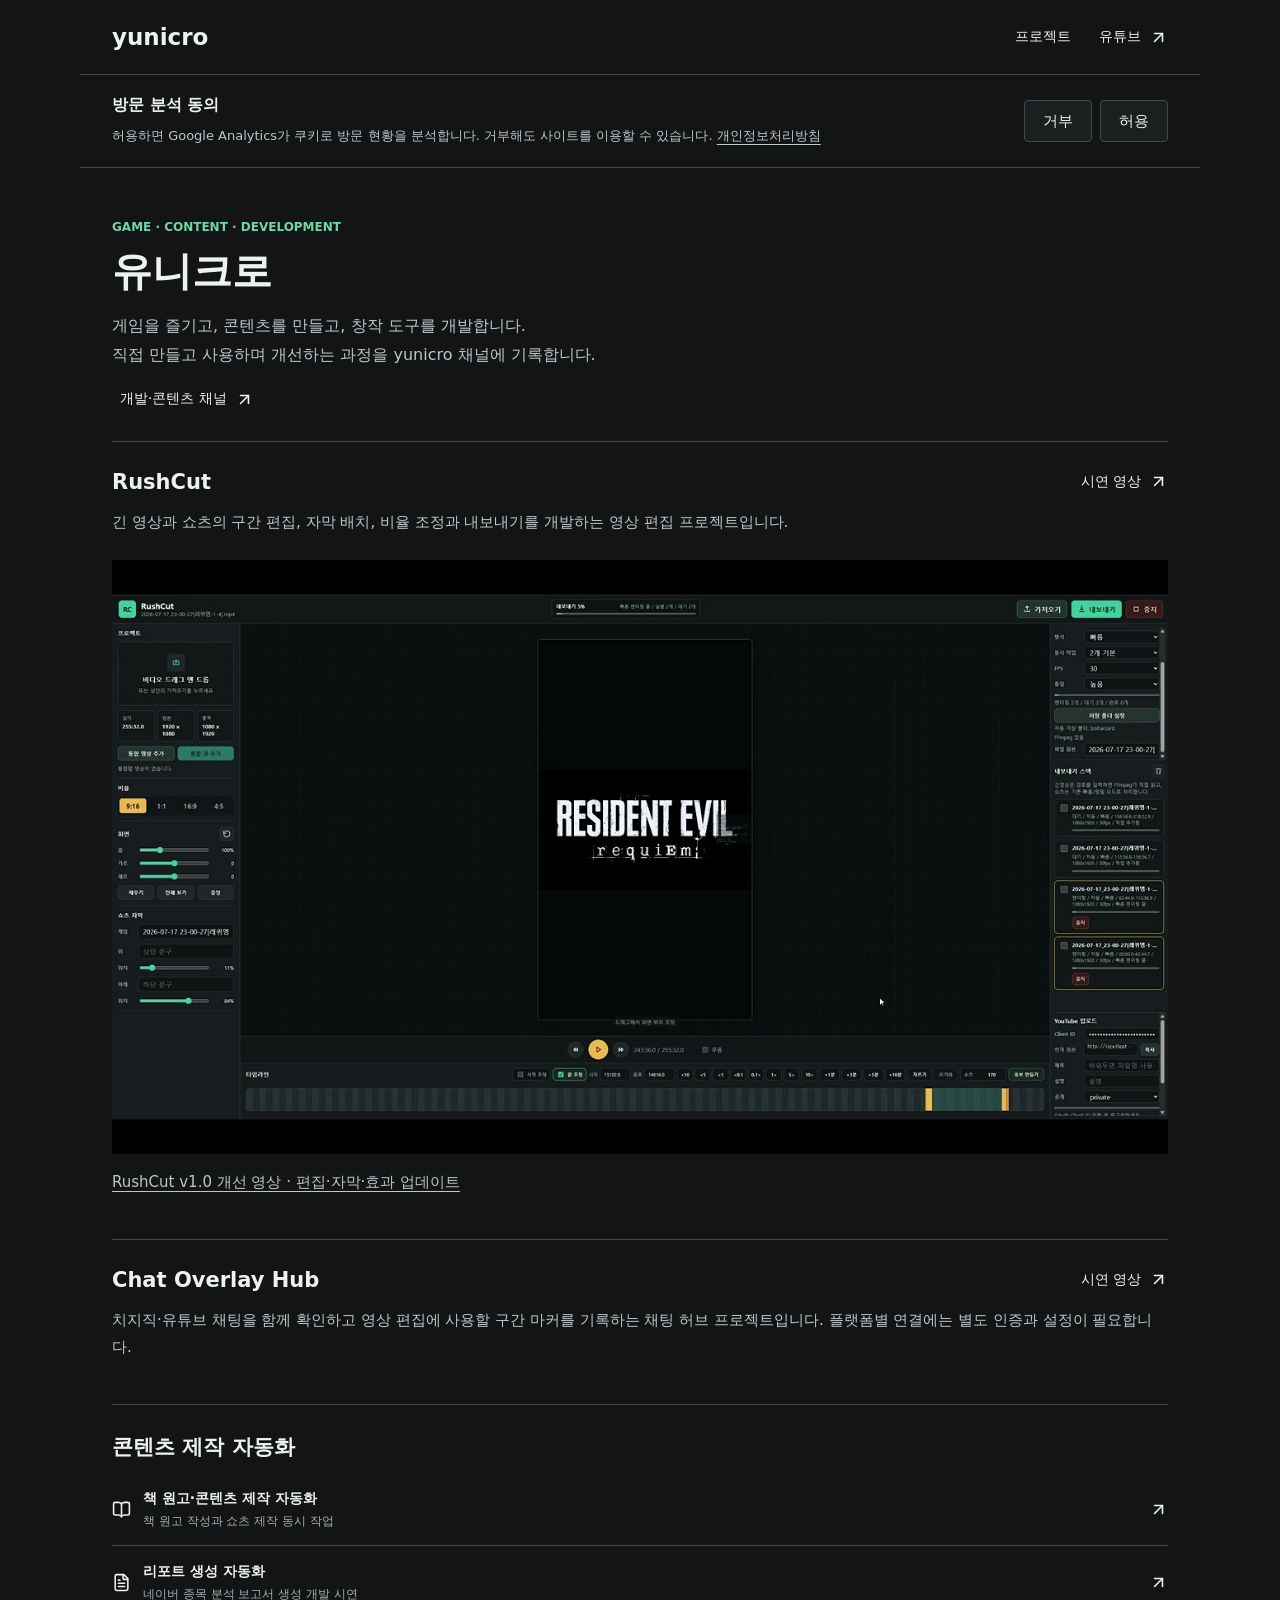
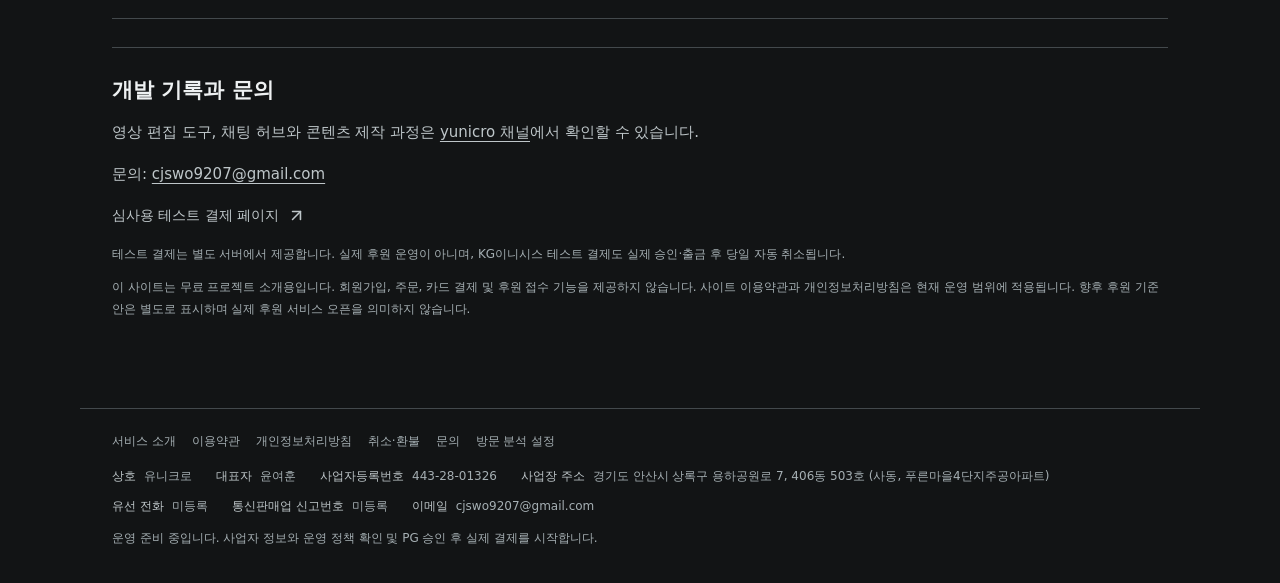
==== commit 08df3b37: "Publish consent-controlled GA4 and updated privacy policy" ====
--- a/index.html
+++ b/index.html
@@ -1,5 +1,5 @@
 <!doctype html>
-<html lang="ko"><head><meta charset="utf-8"><meta name="viewport" content="width=device-width,initial-scale=1"><meta name="description" content="유니크로의 게임·개발 콘텐츠, RushCut 영상 편집 도구와 실시간 채팅 허브 개발 기록"><title>유니크로 | yunicro</title><link rel="stylesheet" href="/style.css"><link rel="stylesheet" href="/site.css"><script src="/lucide.js" defer></script><script src="/site.js" defer></script></head>
+<html lang="ko"><head><meta charset="utf-8"><meta name="viewport" content="width=device-width,initial-scale=1"><meta name="description" content="유니크로의 게임·개발 콘텐츠, RushCut 영상 편집 도구와 실시간 채팅 허브 개발 기록"><title>유니크로 | yunicro</title><link rel="stylesheet" href="/style.css"><link rel="stylesheet" href="/site.css"><script src="/lucide.js" defer></script><script src="/site.js" defer></script><script src="/analytics.js" defer></script></head>
 <body><header><a class="brand" href="/">yunicro</a><nav class="site-nav"><a href="/service/">프로젝트</a><a class="channel" href="https://www.youtube.com/@yunicro" target="_blank" rel="noopener"><i data-lucide="youtube"></i>유튜브<i data-lucide="arrow-up-right"></i></a></nav></header>
 <main class="site-main"><section class="site-intro"><p class="eyebrow">GAME · CONTENT · DEVELOPMENT</p><h1>유니크로</h1><p class="intro">게임을 즐기고, 콘텐츠를 만들고, 창작 도구를 개발합니다.<br>직접 만들고 사용하며 개선하는 과정을 yunicro 채널에 기록합니다.</p><a class="channel" href="https://www.youtube.com/@yunicro" target="_blank" rel="noopener"><i data-lucide="youtube"></i>개발·콘텐츠 채널<i data-lucide="arrow-up-right"></i></a></section>
 <section class="project-section"><div class="project-title"><h2>RushCut</h2><a class="channel" href="https://www.youtube.com/watch?v=TDIO7dIebls" target="_blank" rel="noopener">시연 영상<i data-lucide="arrow-up-right"></i></a></div><p>긴 영상과 쇼츠의 구간 편집, 자막 배치, 비율 조정과 내보내기를 개발하는 영상 편집 프로젝트입니다.</p><a href="https://www.youtube.com/watch?v=TDIO7dIebls" target="_blank" rel="noopener"><img class="project-image" src="/assets/rushcut.jpg" width="1280" height="720" alt="RushCut의 영상 미리보기, 편집 설정과 작업 목록 화면"></a><p><a href="https://youtu.be/0T2uykdemJo" target="_blank" rel="noopener">RushCut v1.0 개선 영상 · 편집·자막·효과 업데이트</a></p></section>
--- a/style.css
+++ b/style.css
@@ -158,6 +158,12 @@
 .review-checklist { list-style: none; margin: 24px 0; padding: 0; }
 .review-checklist li { padding: 8px 0; border-bottom: 1px solid var(--border); font-size: 13px; line-height: 1.7; }
 .review-checklist .complete { color: var(--green); }
+.analytics-consent { max-width: 1120px; margin: auto; padding: 20px 32px; border-bottom: 1px solid var(--border); display: flex; align-items: center; justify-content: space-between; gap: 24px; }
+.analytics-consent h2 { font-size: 16px; }
+.analytics-consent p { font-size: 13px; line-height: 1.8; color: var(--subtle); margin: 8px 0 0; }
+.analytics-actions { display: flex; flex-shrink: 0; gap: 8px; }
+.analytics-actions button { min-height: 42px; min-width: 68px; padding: 8px 16px; border: 1px solid var(--border); border-radius: 4px; background: var(--surface); }
+.analytics-settings { padding: 0; border: 0; background: transparent; font-size: inherit; color: inherit; text-align: left; }
 .amounts { grid-template-columns: repeat(2, minmax(0, 1fr)); }
 
 @media (max-width: 800px) {
@@ -172,6 +178,7 @@
   footer { flex-wrap: wrap; gap: 16px; }
   .stats { gap: 12px; }
   .stats strong { font-size: 20px; }
+  .analytics-consent { padding: 20px 24px; flex-wrap: wrap; gap: 16px; }
 }
 @media (max-width: 380px) {
   header, footer, .support-layout, .simple-main, .admin-main { padding-inline: 16px; }
@@ -180,4 +187,5 @@
   .stats { grid-template-columns: 1fr; gap: 16px; }
   .channel { font-size: 12px; }
   .brand { font-size: 20px; }
+  .analytics-consent { padding-inline: 16px; }
 }
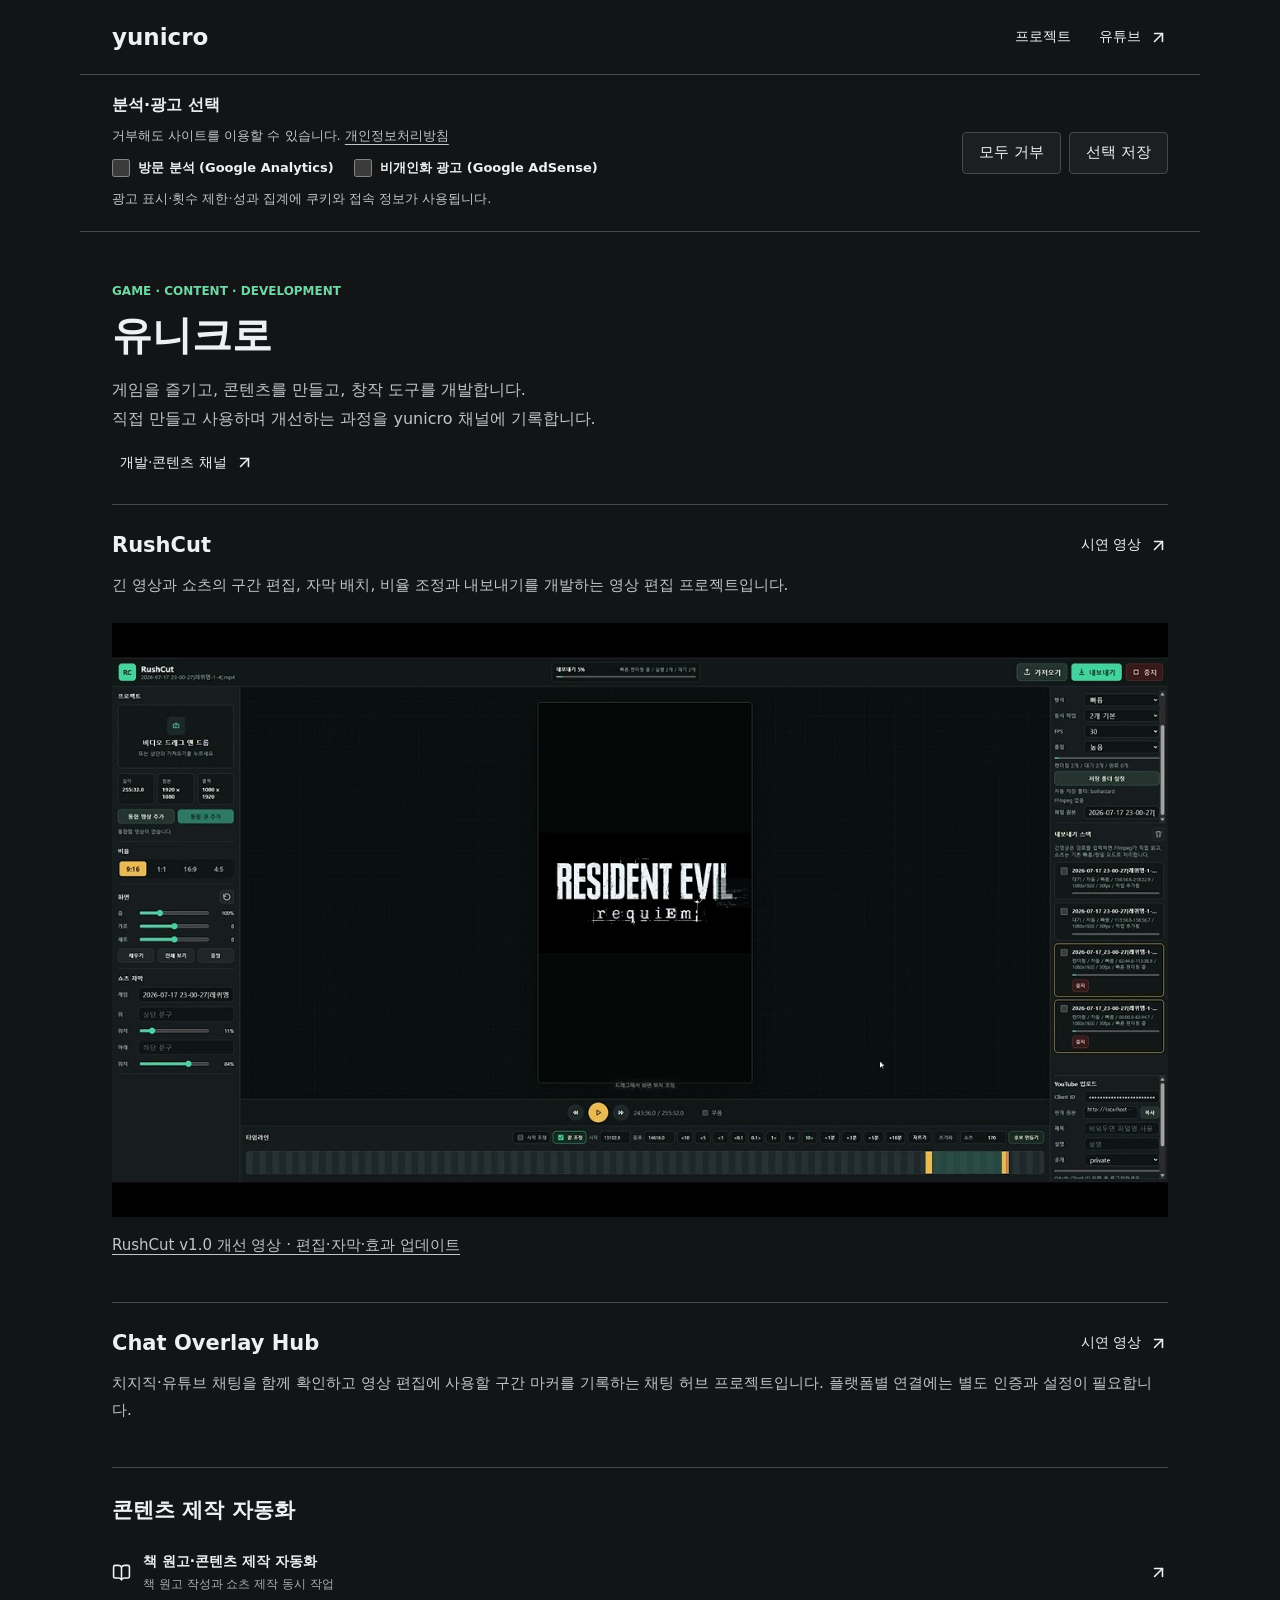
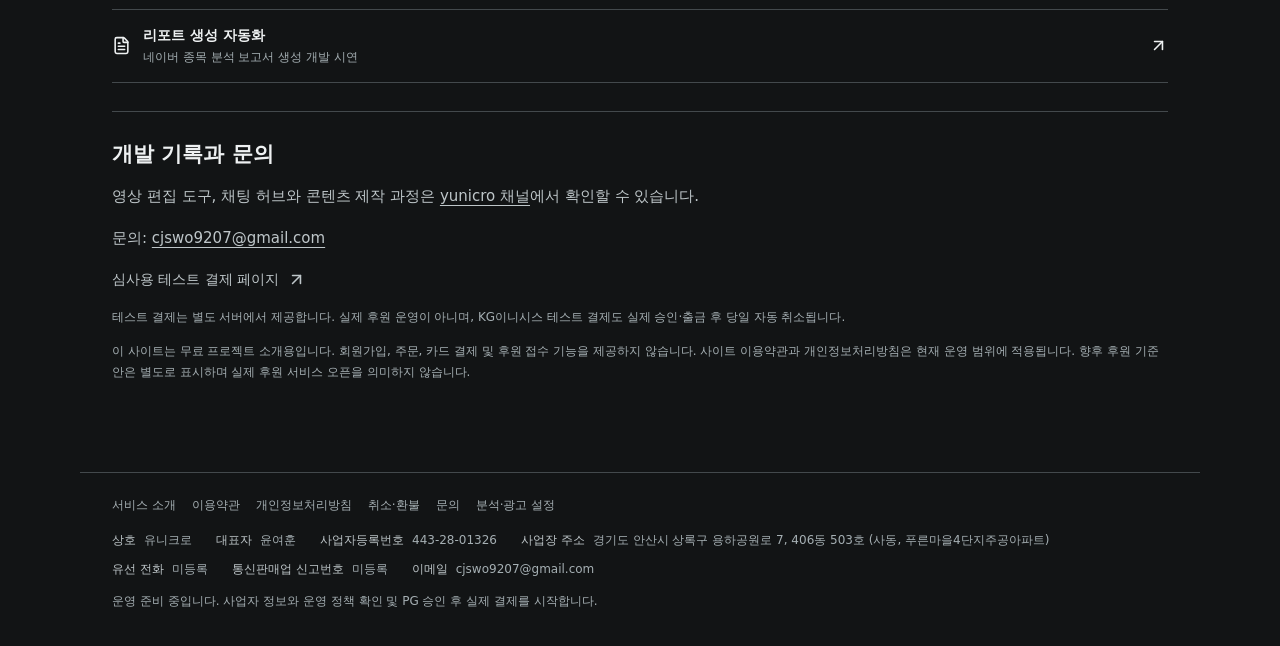
==== commit 57380bb2: "Add opt-in non-personalized AdSense to public introduction pages" ====
--- a/index.html
+++ b/index.html
@@ -1,5 +1,5 @@
 <!doctype html>
-<html lang="ko"><head><meta charset="utf-8"><meta name="viewport" content="width=device-width,initial-scale=1"><meta name="description" content="유니크로의 게임·개발 콘텐츠, RushCut 영상 편집 도구와 실시간 채팅 허브 개발 기록"><title>유니크로 | yunicro</title><link rel="stylesheet" href="/style.css"><link rel="stylesheet" href="/site.css"><script src="/lucide.js" defer></script><script src="/site.js" defer></script><script src="/analytics.js" defer></script></head>
+<html lang="ko"><head><meta charset="utf-8"><meta name="viewport" content="width=device-width,initial-scale=1"><meta name="description" content="유니크로의 게임·개발 콘텐츠, RushCut 영상 편집 도구와 실시간 채팅 허브 개발 기록"><title>유니크로 | yunicro</title><link rel="stylesheet" href="/style.css"><link rel="stylesheet" href="/site.css"><script src="/lucide.js" defer></script><script src="/site.js" defer></script><meta name="yunicro-ads" content="enabled"><script src="/analytics.js" defer></script></head>
 <body><header><a class="brand" href="/">yunicro</a><nav class="site-nav"><a href="/service/">프로젝트</a><a class="channel" href="https://www.youtube.com/@yunicro" target="_blank" rel="noopener"><i data-lucide="youtube"></i>유튜브<i data-lucide="arrow-up-right"></i></a></nav></header>
 <main class="site-main"><section class="site-intro"><p class="eyebrow">GAME · CONTENT · DEVELOPMENT</p><h1>유니크로</h1><p class="intro">게임을 즐기고, 콘텐츠를 만들고, 창작 도구를 개발합니다.<br>직접 만들고 사용하며 개선하는 과정을 yunicro 채널에 기록합니다.</p><a class="channel" href="https://www.youtube.com/@yunicro" target="_blank" rel="noopener"><i data-lucide="youtube"></i>개발·콘텐츠 채널<i data-lucide="arrow-up-right"></i></a></section>
 <section class="project-section"><div class="project-title"><h2>RushCut</h2><a class="channel" href="https://www.youtube.com/watch?v=TDIO7dIebls" target="_blank" rel="noopener">시연 영상<i data-lucide="arrow-up-right"></i></a></div><p>긴 영상과 쇼츠의 구간 편집, 자막 배치, 비율 조정과 내보내기를 개발하는 영상 편집 프로젝트입니다.</p><a href="https://www.youtube.com/watch?v=TDIO7dIebls" target="_blank" rel="noopener"><img class="project-image" src="/assets/rushcut.jpg" width="1280" height="720" alt="RushCut의 영상 미리보기, 편집 설정과 작업 목록 화면"></a><p><a href="https://youtu.be/0T2uykdemJo" target="_blank" rel="noopener">RushCut v1.0 개선 영상 · 편집·자막·효과 업데이트</a></p></section>
--- a/style.css
+++ b/style.css
@@ -161,6 +161,10 @@
 .analytics-consent { max-width: 1120px; margin: auto; padding: 20px 32px; border-bottom: 1px solid var(--border); display: flex; align-items: center; justify-content: space-between; gap: 24px; }
 .analytics-consent h2 { font-size: 16px; }
 .analytics-consent p { font-size: 13px; line-height: 1.8; color: var(--subtle); margin: 8px 0 0; }
+.privacy-options { margin-top: 12px; display: flex; flex-wrap: wrap; gap: 10px 20px; }
+.privacy-options label { display: flex; align-items: center; gap: 8px; font-size: 13px; margin: 0; }
+.privacy-options input { width: 18px; height: 18px; margin: 0; padding: 0; flex-shrink: 0; }
+.privacy-options p { flex-basis: 100%; margin: 0; }
 .analytics-actions { display: flex; flex-shrink: 0; gap: 8px; }
 .analytics-actions button { min-height: 42px; min-width: 68px; padding: 8px 16px; border: 1px solid var(--border); border-radius: 4px; background: var(--surface); }
 .analytics-settings { padding: 0; border: 0; background: transparent; font-size: inherit; color: inherit; text-align: left; }
